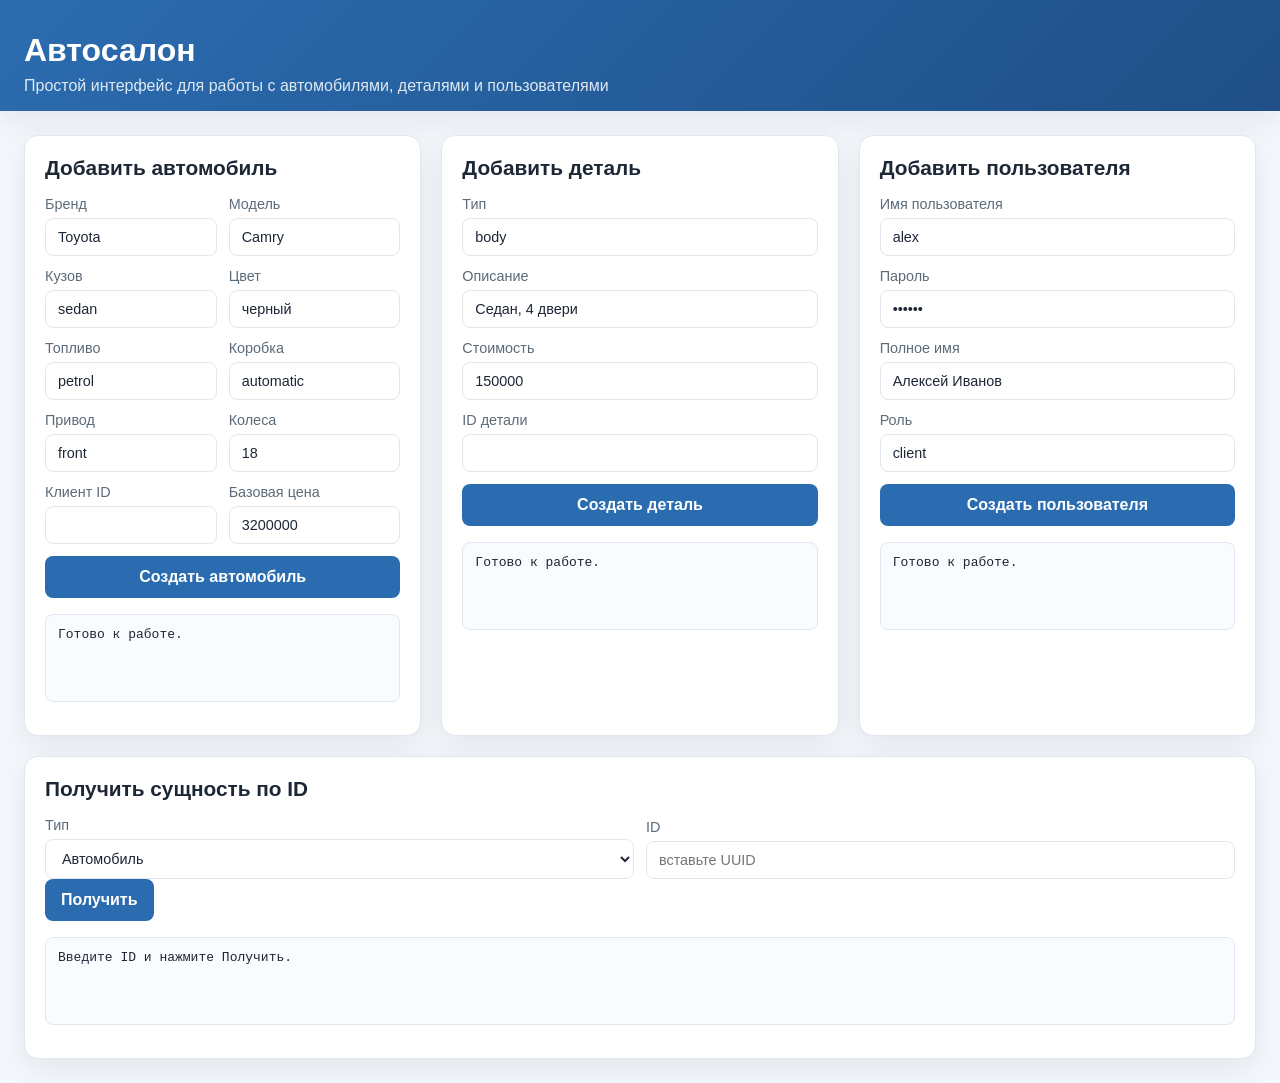
==== frontend/index.html @ 38c44686 "add frontend" ====
<!DOCTYPE html>
<html lang="ru">
  <head>
    <meta charset="UTF-8" />
    <meta name="viewport" content="width=device-width, initial-scale=1.0" />
    <title>Автосалон</title>
    <link rel="stylesheet" href="styles.css" />
  </head>
  <body>
    <header class="header">
      <h1>Автосалон</h1>
      <p>Простой интерфейс для работы с автомобилями, деталями и пользователями</p>
    </header>

    <main class="layout">
      <section class="panel">
        <h2>Добавить автомобиль</h2>
        <form id="carForm" class="form">
          <div class="field-row">
            <label>Бренд<input name="brand" value="Toyota" required /></label>
            <label>Модель<input name="model" value="Camry" required /></label>
          </div>
          <div class="field-row">
            <label>Кузов<input name="bodyType" value="sedan" required /></label>
            <label>Цвет<input name="paint" value="черный" required /></label>
          </div>
          <div class="field-row">
            <label>Топливо<input name="fuel" value="petrol" required /></label>
            <label>Коробка<input name="transmission" value="automatic" required /></label>
          </div>
          <div class="field-row">
            <label>Привод<input name="driveLayout" value="front" required /></label>
            <label>Колеса<input name="wheel" value="18" /></label>
          </div>
          <div class="field-row">
            <label>Клиент ID<input name="clientId" value="" /></label>
            <label>Базовая цена<input type="number" name="baseCost" value="3200000" step="0.01" required /></label>
          </div>
          <button type="submit">Создать автомобиль</button>
        </form>
        <pre id="carResult" class="result">Ожидание ответа…</pre>
      </section>

      <section class="panel">
        <h2>Добавить деталь</h2>
        <form id="detailForm" class="form">
          <label>Тип<input name="type" value="body" required /></label>
          <label>Описание<input name="information" value="Седан, 4 двери" required /></label>
          <label>Стоимость<input type="number" name="cost" value="150000" step="0.01" required /></label>
          <label>ID детали<input name="id" value="" /></label>
          <button type="submit">Создать деталь</button>
        </form>
        <pre id="detailResult" class="result">Ожидание ответа…</pre>
      </section>

      <section class="panel">
        <h2>Добавить пользователя</h2>
        <form id="userForm" class="form">
          <label>Имя пользователя<input name="name" value="alex" required /></label>
          <label>Пароль<input name="password" type="password" value="123456" required /></label>
          <label>Полное имя<input name="FullName" value="Алексей Иванов" required /></label>
          <label>Роль<input name="Role" value="client" required /></label>
          <button type="submit">Создать пользователя</button>
        </form>
        <pre id="userResult" class="result">Ожидание ответа…</pre>
      </section>

      <section class="panel search-panel">
        <h2>Получить сущность по ID</h2>
        <div class="field-row search-row">
          <label>
            Тип
            <select id="lookupType">
              <option value="car">Автомобиль</option>
              <option value="detail">Деталь</option>
            </select>
          </label>
          <label>
            ID
            <input id="lookupId" placeholder="вставьте UUID" value="" />
          </label>
        </div>
        <button id="lookupBtn">Получить</button>
        <pre id="lookupResult" class="result">Ожидание ответа…</pre>
      </section>
    </main>

    <script src="app.js"></script>
  </body>
</html>
---- frontend/styles.css ----
:root {
  --bg: #f4f7fb;
  --panel: #ffffff;
  --primary: #2b6cb0;
  --primary-dark: #1f4f86;
  --text: #1d2736;
  --muted: #5c6b7a;
  --border: #dfe7f1;
  --shadow: 0 10px 30px rgba(30, 42, 56, 0.08);
}

* {
  box-sizing: border-box;
}

body {
  margin: 0;
  font-family: Arial, sans-serif;
  background: var(--bg);
  color: var(--text);
}

.header {
  padding: 32px 24px 16px;
  background: linear-gradient(135deg, var(--primary), var(--primary-dark));
  color: white;
  box-shadow: var(--shadow);
}

.header h1 {
  margin: 0 0 8px;
  font-size: 2rem;
}

.header p {
  margin: 0;
  color: rgba(255, 255, 255, 0.85);
}

.layout {
  display: grid;
  grid-template-columns: repeat(auto-fit, minmax(320px, 1fr));
  gap: 20px;
  padding: 24px;
}

.panel {
  background: var(--panel);
  border: 1px solid var(--border);
  border-radius: 14px;
  padding: 20px;
  box-shadow: var(--shadow);
}

.panel h2 {
  margin-top: 0;
  margin-bottom: 16px;
  font-size: 1.3rem;
}

.form {
  display: flex;
  flex-direction: column;
  gap: 12px;
}

.field-row {
  display: grid;
  grid-template-columns: repeat(2, minmax(0, 1fr));
  gap: 12px;
}

label {
  display: flex;
  flex-direction: column;
  gap: 6px;
  font-size: 0.9rem;
  color: var(--muted);
}

input,
select,
button {
  font: inherit;
}

input,
select {
  border: 1px solid var(--border);
  border-radius: 8px;
  padding: 10px 12px;
  background: #fff;
  color: var(--text);
}

button {
  border: none;
  border-radius: 8px;
  padding: 12px 16px;
  background: var(--primary);
  color: white;
  font-weight: 600;
  cursor: pointer;
  transition: background 0.2s ease;
}

button:hover {
  background: var(--primary-dark);
}

.result {
  margin-top: 16px;
  background: #f9fbff;
  border: 1px solid var(--border);
  border-radius: 8px;
  padding: 12px;
  white-space: pre-wrap;
  word-break: break-word;
  min-height: 88px;
  color: var(--text);
}

.search-panel {
  grid-column: 1 / -1;
}

.search-row {
  align-items: end;
}

@media (max-width: 640px) {
  .field-row {
    grid-template-columns: 1fr;
  }
}
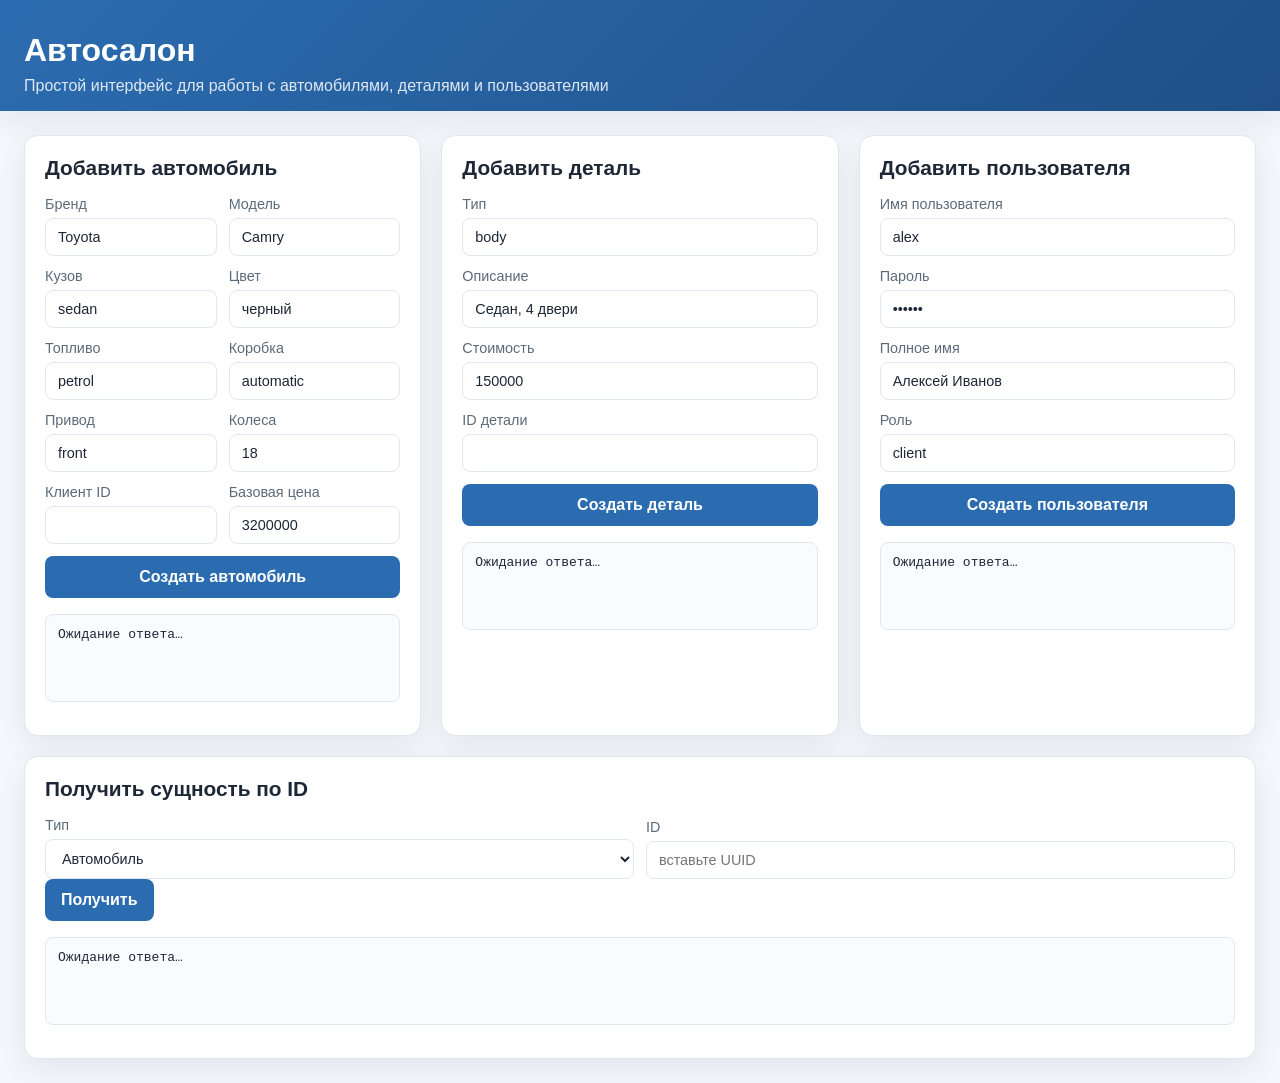
==== commit b251eef0: "add logs for service" ====
--- a/frontend/index.html
+++ b/frontend/index.html
@@ -84,7 +84,7 @@
         <pre id="lookupResult" class="result">Ожидание ответа…</pre>
       </section>
     </main>
-
+    <script src="/config.js"></script>
     <script src="app.js"></script>
   </body>
 </html>
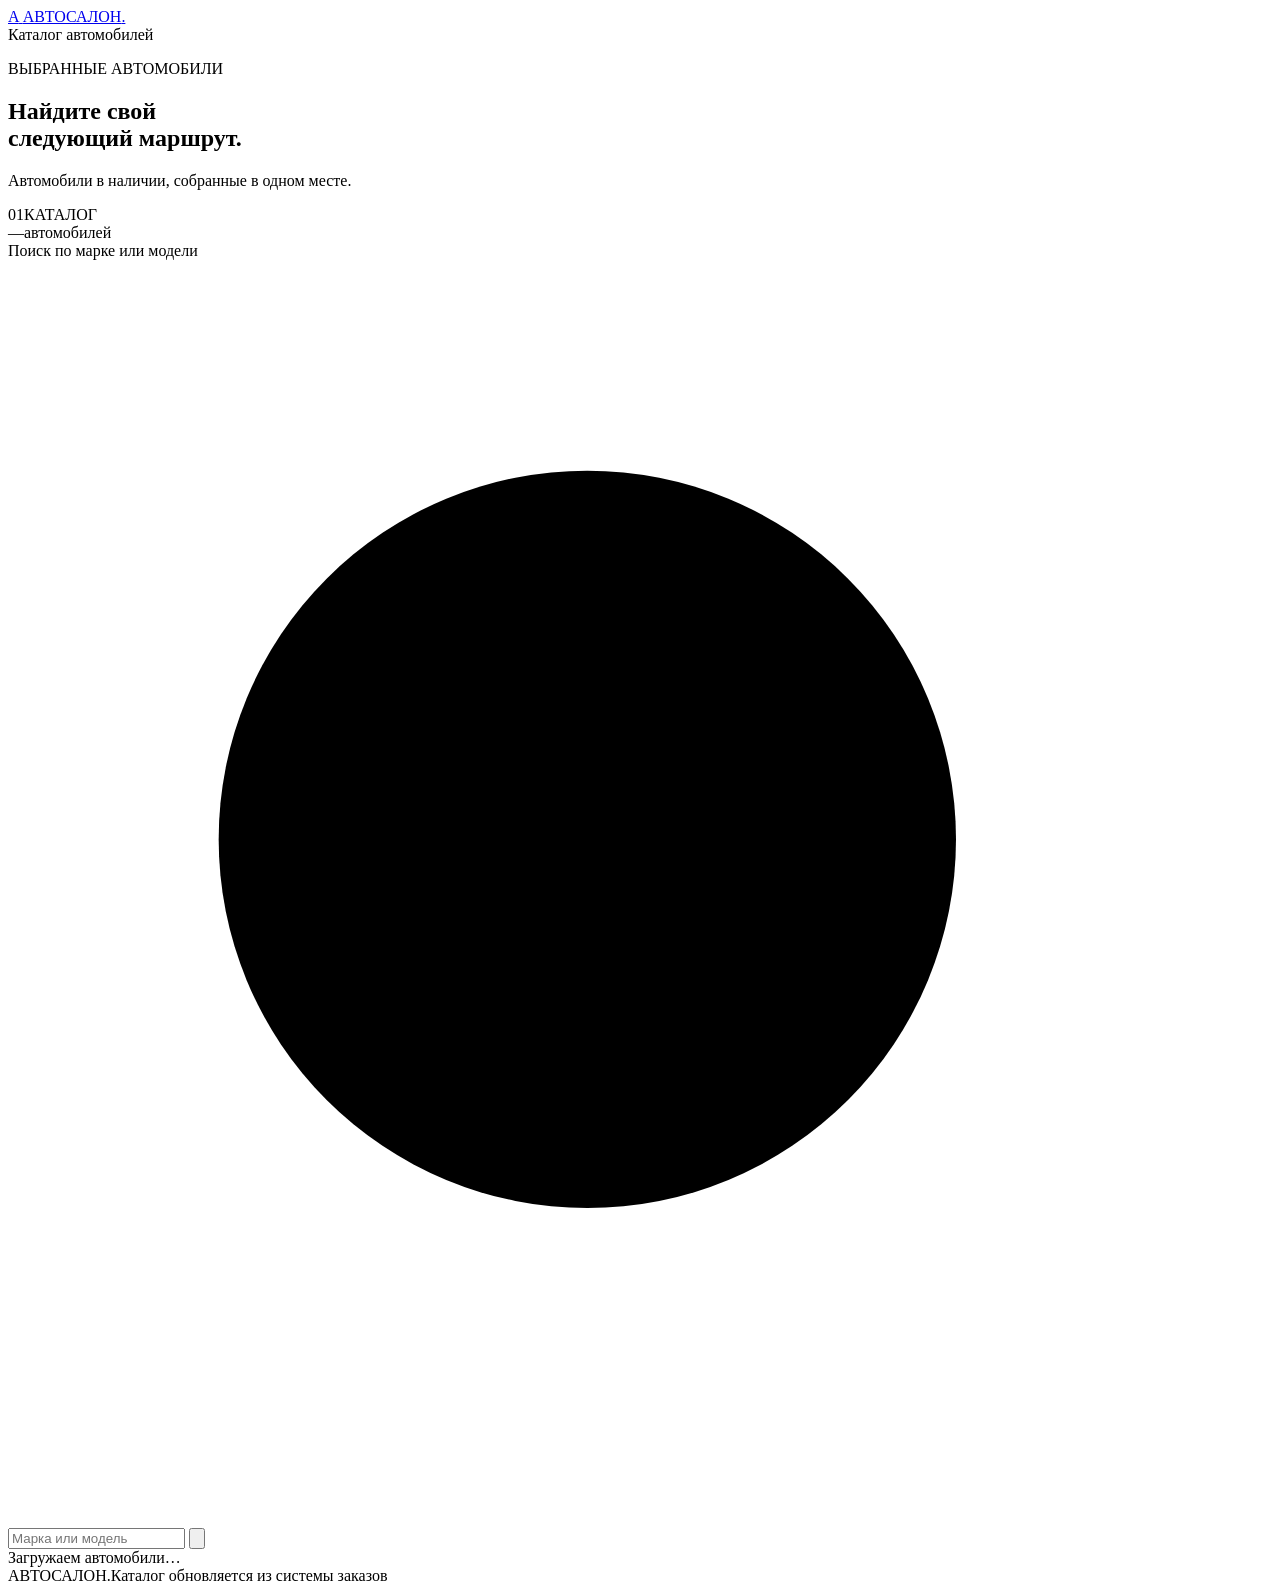
==== commit 130416ec: "redact front" ====
--- a/frontend/index.html
+++ b/frontend/index.html
@@ -1,90 +1,50 @@
-<!DOCTYPE html>
+<!doctype html>
 <html lang="ru">
   <head>
     <meta charset="UTF-8" />
     <meta name="viewport" content="width=device-width, initial-scale=1.0" />
-    <title>Автосалон</title>
-    <link rel="stylesheet" href="styles.css" />
+    <meta name="theme-color" content="#f3f4ef" />
+    <title>Автосалон | Каталог</title>
+    <link rel="stylesheet" href="/styles.css" />
+    <script src="/app.js" defer></script>
   </head>
   <body>
-    <header class="header">
-      <h1>Автосалон</h1>
-      <p>Простой интерфейс для работы с автомобилями, деталями и пользователями</p>
+    <header class="topbar">
+      <a class="brand" href="/" aria-label="Автосалон, главная">
+        <span class="brand-mark" aria-hidden="true">A</span>
+        <span>АВТОСАЛОН<span class="brand-period">.</span></span>
+      </a>
+      <div class="topbar-meta"><span class="status-dot"></span> Каталог автомобилей</div>
     </header>
 
-    <main class="layout">
-      <section class="panel">
-        <h2>Добавить автомобиль</h2>
-        <form id="carForm" class="form">
-          <div class="field-row">
-            <label>Бренд<input name="brand" value="Toyota" required /></label>
-            <label>Модель<input name="model" value="Camry" required /></label>
-          </div>
-          <div class="field-row">
-            <label>Кузов<input name="bodyType" value="sedan" required /></label>
-            <label>Цвет<input name="paint" value="черный" required /></label>
-          </div>
-          <div class="field-row">
-            <label>Топливо<input name="fuel" value="petrol" required /></label>
-            <label>Коробка<input name="transmission" value="automatic" required /></label>
-          </div>
-          <div class="field-row">
-            <label>Привод<input name="driveLayout" value="front" required /></label>
-            <label>Колеса<input name="wheel" value="18" /></label>
-          </div>
-          <div class="field-row">
-            <label>Клиент ID<input name="clientId" value="" /></label>
-            <label>Базовая цена<input type="number" name="baseCost" value="3200000" step="0.01" required /></label>
-          </div>
-          <button type="submit">Создать автомобиль</button>
-        </form>
-        <pre id="carResult" class="result">Ожидание ответа…</pre>
+    <main>
+      <section class="intro" aria-labelledby="pageTitle">
+        <div class="intro-copy">
+          <p class="eyebrow">ВЫБРАННЫЕ АВТОМОБИЛИ</p>
+          <h1 id="pageTitle">Найдите свой<br /><span>следующий маршрут.</span></h1>
+          <p class="intro-note">Автомобили в наличии, собранные в одном месте.</p>
+        </div>
+        <div class="intro-index" aria-hidden="true"><span>01</span><i></i><span>КАТАЛОГ</span></div>
       </section>
 
-      <section class="panel">
-        <h2>Добавить деталь</h2>
-        <form id="detailForm" class="form">
-          <label>Тип<input name="type" value="body" required /></label>
-          <label>Описание<input name="information" value="Седан, 4 двери" required /></label>
-          <label>Стоимость<input type="number" name="cost" value="150000" step="0.01" required /></label>
-          <label>ID детали<input name="id" value="" /></label>
-          <button type="submit">Создать деталь</button>
-        </form>
-        <pre id="detailResult" class="result">Ожидание ответа…</pre>
-      </section>
+      <section class="catalog" aria-label="Каталог автомобилей">
+        <div class="catalog-toolbar">
+          <div class="catalog-count"><span id="carCount">—</span><span class="count-label">автомобилей</span></div>
+          <label class="search-box">
+            <span class="visually-hidden">Поиск по марке или модели</span>
+            <svg viewBox="0 0 24 24" aria-hidden="true"><circle cx="11" cy="11" r="7"></circle><path d="m16 16 4 4"></path></svg>
+            <input id="searchInput" type="search" placeholder="Марка или модель" autocomplete="off" />
+          </label>
+          <button class="refresh-button" id="refreshButton" type="button" aria-label="Обновить каталог" title="Обновить каталог">
+            <svg viewBox="0 0 24 24" aria-hidden="true"><path d="M20 7v5h-5M4 17v-5h5"></path><path d="M5.6 9a7 7 0 0 1 11.6-2L20 12M4 12l2.8 5a7 7 0 0 0 11.6-2"></path></svg>
+          </button>
+        </div>
 
-      <section class="panel">
-        <h2>Добавить пользователя</h2>
-        <form id="userForm" class="form">
-          <label>Имя пользователя<input name="name" value="alex" required /></label>
-          <label>Пароль<input name="password" type="password" value="123456" required /></label>
-          <label>Полное имя<input name="FullName" value="Алексей Иванов" required /></label>
-          <label>Роль<input name="Role" value="client" required /></label>
-          <button type="submit">Создать пользователя</button>
-        </form>
-        <pre id="userResult" class="result">Ожидание ответа…</pre>
-      </section>
-
-      <section class="panel search-panel">
-        <h2>Получить сущность по ID</h2>
-        <div class="field-row search-row">
-          <label>
-            Тип
-            <select id="lookupType">
-              <option value="car">Автомобиль</option>
-              <option value="detail">Деталь</option>
-            </select>
-          </label>
-          <label>
-            ID
-            <input id="lookupId" placeholder="вставьте UUID" value="" />
-          </label>
-        </div>
-        <button id="lookupBtn">Получить</button>
-        <pre id="lookupResult" class="result">Ожидание ответа…</pre>
+        <div id="message" class="message" role="status" aria-live="polite">Загружаем автомобили…</div>
+        <div id="carGrid" class="car-grid" aria-live="polite"></div>
       </section>
     </main>
-    <script src="/config.js"></script>
-    <script src="app.js"></script>
+
+    <footer><span>АВТОСАЛОН<span class="brand-period">.</span></span><span>Каталог обновляется из системы заказов</span></footer>
   </body>
-</html>
+</html>
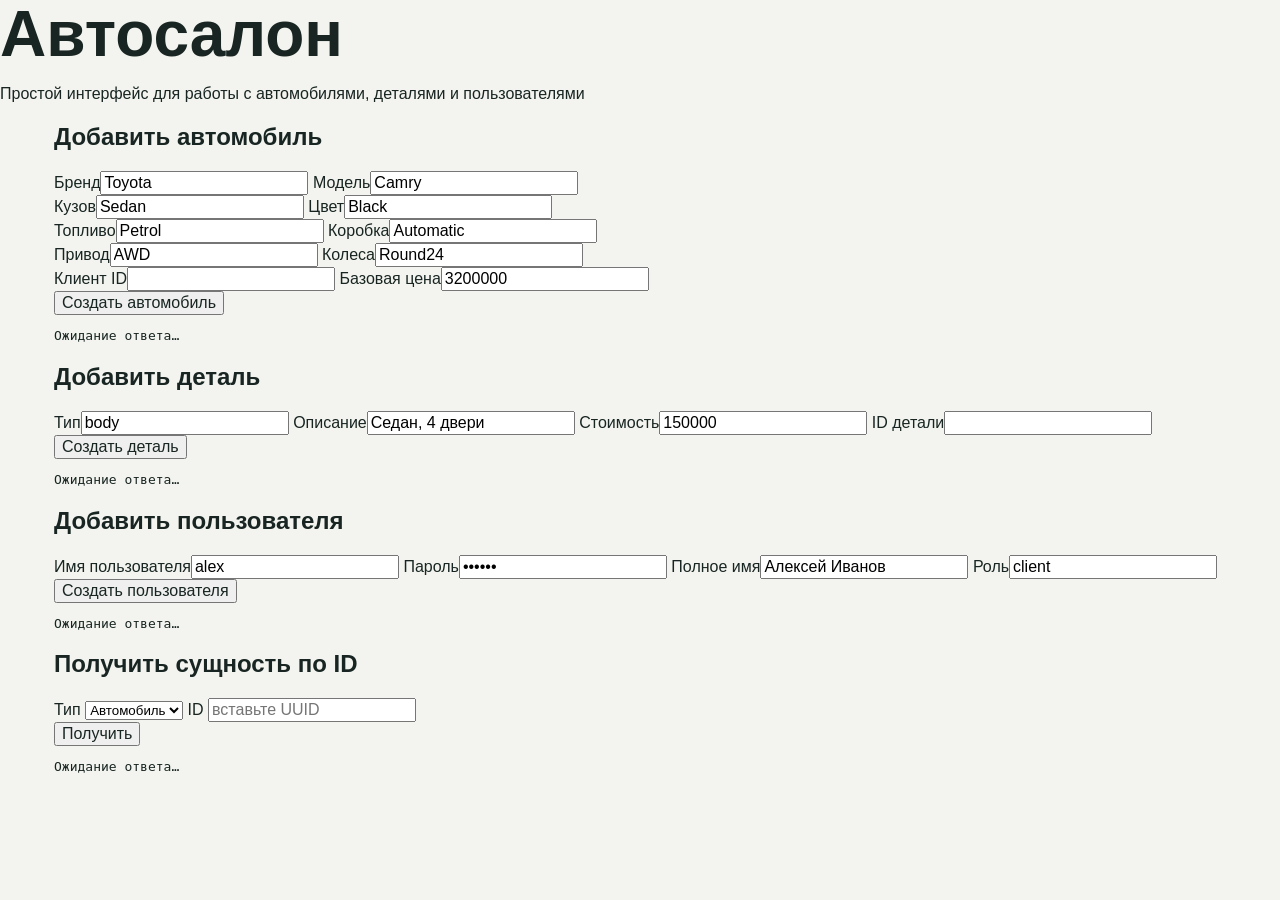
==== commit c34faf00: "add monitoring and check alerting" ====
--- a/frontend/index.html
+++ b/frontend/index.html
@@ -1,50 +1,90 @@
-<!doctype html>
+<!DOCTYPE html>
 <html lang="ru">
   <head>
     <meta charset="UTF-8" />
     <meta name="viewport" content="width=device-width, initial-scale=1.0" />
-    <meta name="theme-color" content="#f3f4ef" />
-    <title>Автосалон | Каталог</title>
-    <link rel="stylesheet" href="/styles.css" />
-    <script src="/app.js" defer></script>
+    <title>Автосалон</title>
+    <link rel="stylesheet" href="styles.css" />
   </head>
   <body>
-    <header class="topbar">
-      <a class="brand" href="/" aria-label="Автосалон, главная">
-        <span class="brand-mark" aria-hidden="true">A</span>
-        <span>АВТОСАЛОН<span class="brand-period">.</span></span>
-      </a>
-      <div class="topbar-meta"><span class="status-dot"></span> Каталог автомобилей</div>
+    <header class="header">
+      <h1>Автосалон</h1>
+      <p>Простой интерфейс для работы с автомобилями, деталями и пользователями</p>
     </header>
 
-    <main>
-      <section class="intro" aria-labelledby="pageTitle">
-        <div class="intro-copy">
-          <p class="eyebrow">ВЫБРАННЫЕ АВТОМОБИЛИ</p>
-          <h1 id="pageTitle">Найдите свой<br /><span>следующий маршрут.</span></h1>
-          <p class="intro-note">Автомобили в наличии, собранные в одном месте.</p>
-        </div>
-        <div class="intro-index" aria-hidden="true"><span>01</span><i></i><span>КАТАЛОГ</span></div>
+    <main class="layout">
+      <section class="panel">
+        <h2>Добавить автомобиль</h2>
+        <form id="carForm" class="form">
+          <div class="field-row">
+            <label>Бренд<input name="brand" value="Toyota" required /></label>
+            <label>Модель<input name="model" value="Camry" required /></label>
+          </div>
+          <div class="field-row">
+            <label>Кузов<input name="bodyType" value="Sedan" required /></label>
+            <label>Цвет<input name="paint" value="Black" required /></label>
+          </div>
+          <div class="field-row">
+            <label>Топливо<input name="fuel" value="Petrol" required /></label>
+            <label>Коробка<input name="transmission" value="Automatic" required /></label>
+          </div>
+          <div class="field-row">
+            <label>Привод<input name="driveLayout" value="AWD" required /></label>
+            <label>Колеса<input name="wheel" value="Round24" /></label>
+          </div>
+          <div class="field-row">
+            <label>Клиент ID<input name="clientId" value="" /></label>
+            <label>Базовая цена<input type="number" name="baseCost" value="3200000" step="0.01" required /></label>
+          </div>
+          <button type="submit">Создать автомобиль</button>
+        </form>
+        <pre id="carResult" class="result">Ожидание ответа…</pre>
       </section>
 
-      <section class="catalog" aria-label="Каталог автомобилей">
-        <div class="catalog-toolbar">
-          <div class="catalog-count"><span id="carCount">—</span><span class="count-label">автомобилей</span></div>
-          <label class="search-box">
-            <span class="visually-hidden">Поиск по марке или модели</span>
-            <svg viewBox="0 0 24 24" aria-hidden="true"><circle cx="11" cy="11" r="7"></circle><path d="m16 16 4 4"></path></svg>
-            <input id="searchInput" type="search" placeholder="Марка или модель" autocomplete="off" />
+      <section class="panel">
+        <h2>Добавить деталь</h2>
+        <form id="detailForm" class="form">
+          <label>Тип<input name="type" value="body" required /></label>
+          <label>Описание<input name="information" value="Седан, 4 двери" required /></label>
+          <label>Стоимость<input type="number" name="cost" value="150000" step="0.01" required /></label>
+          <label>ID детали<input name="id" value="" /></label>
+          <button type="submit">Создать деталь</button>
+        </form>
+        <pre id="detailResult" class="result">Ожидание ответа…</pre>
+      </section>
+
+      <section class="panel">
+        <h2>Добавить пользователя</h2>
+        <form id="userForm" class="form">
+          <label>Имя пользователя<input name="name" value="alex" required /></label>
+          <label>Пароль<input name="password" type="password" value="123456" required /></label>
+          <label>Полное имя<input name="FullName" value="Алексей Иванов" required /></label>
+          <label>Роль<input name="Role" value="client" required /></label>
+          <button type="submit">Создать пользователя</button>
+        </form>
+        <pre id="userResult" class="result">Ожидание ответа…</pre>
+      </section>
+
+      <section class="panel search-panel">
+        <h2>Получить сущность по ID</h2>
+        <div class="field-row search-row">
+          <label>
+            Тип
+            <select id="lookupType">
+              <option value="car">Автомобиль</option>
+              <option value="detail">Деталь</option>
+            </select>
           </label>
-          <button class="refresh-button" id="refreshButton" type="button" aria-label="Обновить каталог" title="Обновить каталог">
-            <svg viewBox="0 0 24 24" aria-hidden="true"><path d="M20 7v5h-5M4 17v-5h5"></path><path d="M5.6 9a7 7 0 0 1 11.6-2L20 12M4 12l2.8 5a7 7 0 0 0 11.6-2"></path></svg>
-          </button>
+          <label>
+            ID
+            <input id="lookupId" placeholder="вставьте UUID" value="" />
+          </label>
         </div>
-
-        <div id="message" class="message" role="status" aria-live="polite">Загружаем автомобили…</div>
-        <div id="carGrid" class="car-grid" aria-live="polite"></div>
+        <button id="lookupBtn">Получить</button>
+        <pre id="lookupResult" class="result">Ожидание ответа…</pre>
       </section>
     </main>
-
-    <footer><span>АВТОСАЛОН<span class="brand-period">.</span></span><span>Каталог обновляется из системы заказов</span></footer>
+    <script src="/config.js"></script>
+    <script src="app.js"></script>
   </body>
-</html>+</html>
--- a/frontend/styles.css
+++ b/frontend/styles.css
@@ -0,0 +1,100 @@
+@import url('https://fonts.googleapis.com/css2?family=DM+Mono:wght@400;500&family=Manrope:wght@400;500;600;700;800&display=swap');
+
+:root {
+  color-scheme: light;
+  --ink: #182522;
+  --muted: #727b75;
+  --paper: #f3f4ef;
+  --surface: #ffffff;
+  --line: #dce1d9;
+  --green: #1e654d;
+  --lime: #d7f06b;
+  --red: #9e4337;
+  font-family: 'Manrope', sans-serif;
+  font-synthesis: none;
+}
+
+* { box-sizing: border-box; }
+body { margin: 0; background: var(--paper); color: var(--ink); }
+button, input, textarea { font: inherit; }
+button { color: inherit; }
+
+.topbar { height: 76px; padding: 0 max(6vw, 24px); display: flex; align-items: center; justify-content: space-between; border-bottom: 1px solid var(--line); }
+.brand { display: inline-flex; align-items: center; gap: 11px; color: var(--ink); text-decoration: none; font-size: 13px; font-weight: 800; letter-spacing: 0; }
+.brand-mark { display: grid; place-items: center; width: 30px; aspect-ratio: 1; background: var(--green); color: white; font-family: 'DM Mono', monospace; font-size: 17px; }
+.brand-period { color: var(--green); }
+.topbar-meta { display: flex; align-items: center; gap: 9px; color: var(--muted); font-size: 12px; }
+.status-dot { width: 7px; aspect-ratio: 1; border-radius: 50%; background: #7aab68; }
+.refresh-button:hover { border-color: var(--green); color: var(--green); }
+
+main { max-width: 1240px; margin: 0 auto; padding: 0 34px; }
+.intro { min-height: 315px; display: flex; justify-content: space-between; align-items: center; border-bottom: 1px solid var(--line); position: relative; overflow: hidden; }
+.intro::after { content: ''; position: absolute; width: 260px; height: 260px; border: 1px solid #dce1d9; border-radius: 50%; right: 5%; top: 30px; box-shadow: 0 0 0 28px var(--paper), 0 0 0 29px #e4e7e0, 0 0 0 62px var(--paper), 0 0 0 63px #e8ebe5; z-index: -0; }
+.intro-copy, .intro-index { position: relative; z-index: 1; }
+.eyebrow { margin: 0 0 17px; color: var(--green); font-family: 'DM Mono', monospace; font-size: 10px; letter-spacing: 0; }
+h1 { margin: 0; font-size: clamp(36px, 5vw, 64px); line-height: 1.08; font-weight: 600; letter-spacing: 0; }
+h1 span { color: var(--green); }
+.intro-note { margin: 18px 0 0; color: var(--muted); font-size: 14px; }
+.intro-index { display: flex; align-items: center; gap: 12px; margin-right: 3%; color: var(--muted); font-family: 'DM Mono', monospace; font-size: 10px; }
+.intro-index span:first-child { color: var(--green); font-size: 16px; }
+.intro-index i { width: 40px; height: 1px; background: var(--green); }
+
+.catalog { padding: 25px 0 74px; }
+.catalog-toolbar { min-height: 52px; display: flex; align-items: center; gap: 14px; margin-bottom: 18px; }
+.catalog-count { display: flex; align-items: baseline; gap: 10px; min-width: 180px; }
+.catalog-count > span:first-child { color: var(--green); font-family: 'DM Mono', monospace; font-size: 22px; }
+.count-label { color: var(--muted); font-size: 12px; }
+.search-box { display: flex; align-items: center; gap: 9px; width: min(330px, 45vw); margin-left: auto; border-bottom: 1px solid #bfc8bd; }
+.search-box svg, .refresh-button svg { width: 18px; height: 18px; fill: none; stroke: currentColor; stroke-width: 1.6; }
+.search-box svg { color: var(--muted); flex: 0 0 auto; }
+.search-box input { width: 100%; padding: 11px 0; border: 0; outline: 0; background: transparent; font-size: 12px; }
+.refresh-button { display: grid; place-items: center; width: 42px; aspect-ratio: 1; border: 1px solid var(--line); background: transparent; cursor: pointer; }
+.car-grid { display: grid; grid-template-columns: repeat(3, minmax(0, 1fr)); gap: 14px; }
+.car-card { min-width: 0; padding: 20px; background: var(--surface); border: 1px solid var(--line); animation: enter .35s ease both; }
+.car-card:nth-child(2) { animation-delay: 50ms; }
+.car-card:nth-child(3) { animation-delay: 100ms; }
+.car-card-top { display: flex; align-items: center; justify-content: space-between; gap: 8px; }
+.availability { padding: 5px 8px; background: #f5e8df; color: #86533e; font-size: 10px; font-weight: 700; }
+.availability.is-available { background: #e8f1df; color: var(--green); }
+.car-id { overflow: hidden; color: #939b94; font-family: 'DM Mono', monospace; font-size: 9px; text-overflow: ellipsis; white-space: nowrap; }
+.car-card h2 { margin: 24px 0 20px; font-size: 21px; line-height: 1.25; font-weight: 700; }
+.car-specs { margin: 0; border-top: 1px solid #edf0ea; }
+.car-specs > div { display: flex; justify-content: space-between; gap: 10px; padding: 10px 0; border-bottom: 1px solid #edf0ea; font-size: 11px; }
+.car-specs dt { color: var(--muted); }
+.car-specs dd { max-width: 65%; margin: 0; overflow: hidden; text-align: right; text-overflow: ellipsis; white-space: nowrap; }
+.car-card-footer { display: flex; flex-direction: column; gap: 5px; padding-top: 17px; }
+.car-card-footer span { color: var(--muted); font-size: 10px; }
+.car-card-footer strong { color: var(--green); font-size: 21px; font-weight: 700; }
+.message { padding: 28px 0; color: var(--muted); font-size: 13px; }
+.message:empty { display: none; }
+.message.is-error { color: var(--red); }
+.message.is-loading { color: var(--muted); }
+.visually-hidden { position: absolute; width: 1px; height: 1px; overflow: hidden; clip: rect(0, 0, 0, 0); white-space: nowrap; }
+
+footer { display: flex; justify-content: space-between; gap: 16px; padding: 20px max(6vw, 24px); border-top: 1px solid var(--line); color: var(--muted); font-size: 10px; }
+footer > span:first-child { color: var(--ink); font-size: 10px; font-weight: 800; }
+@keyframes enter { from { opacity: 0; transform: translateY(8px); } to { opacity: 1; transform: translateY(0); } }
+
+@media (max-width: 800px) {
+  .car-grid { grid-template-columns: repeat(2, minmax(0, 1fr)); }
+  .intro { min-height: 280px; }
+  .intro::after { right: -100px; }
+  .intro-index { margin-right: 0; }
+}
+@media (max-width: 560px) {
+  .topbar { height: 64px; padding: 0 18px; }
+  .topbar-meta { display: none; }
+  main { padding: 0 18px; }
+  .intro { min-height: 270px; }
+  .intro::after { width: 160px; height: 160px; right: -95px; top: 55px; box-shadow: 0 0 0 18px var(--paper), 0 0 0 19px #e4e7e0, 0 0 0 42px var(--paper), 0 0 0 43px #e8ebe5; }
+  .intro-index { display: none; }
+  h1 { font-size: 38px; }
+  .intro-note { max-width: 260px; font-size: 12px; }
+  .catalog-toolbar { flex-wrap: wrap; }
+  .catalog-count { min-width: 0; flex: 1; }
+  .search-box { order: 3; width: 100%; margin-left: 0; }
+  .car-grid { grid-template-columns: 1fr; }
+  .car-card { padding: 18px; }
+  footer { padding: 18px; }
+  footer > span:last-child { max-width: 165px; text-align: right; }
+}
